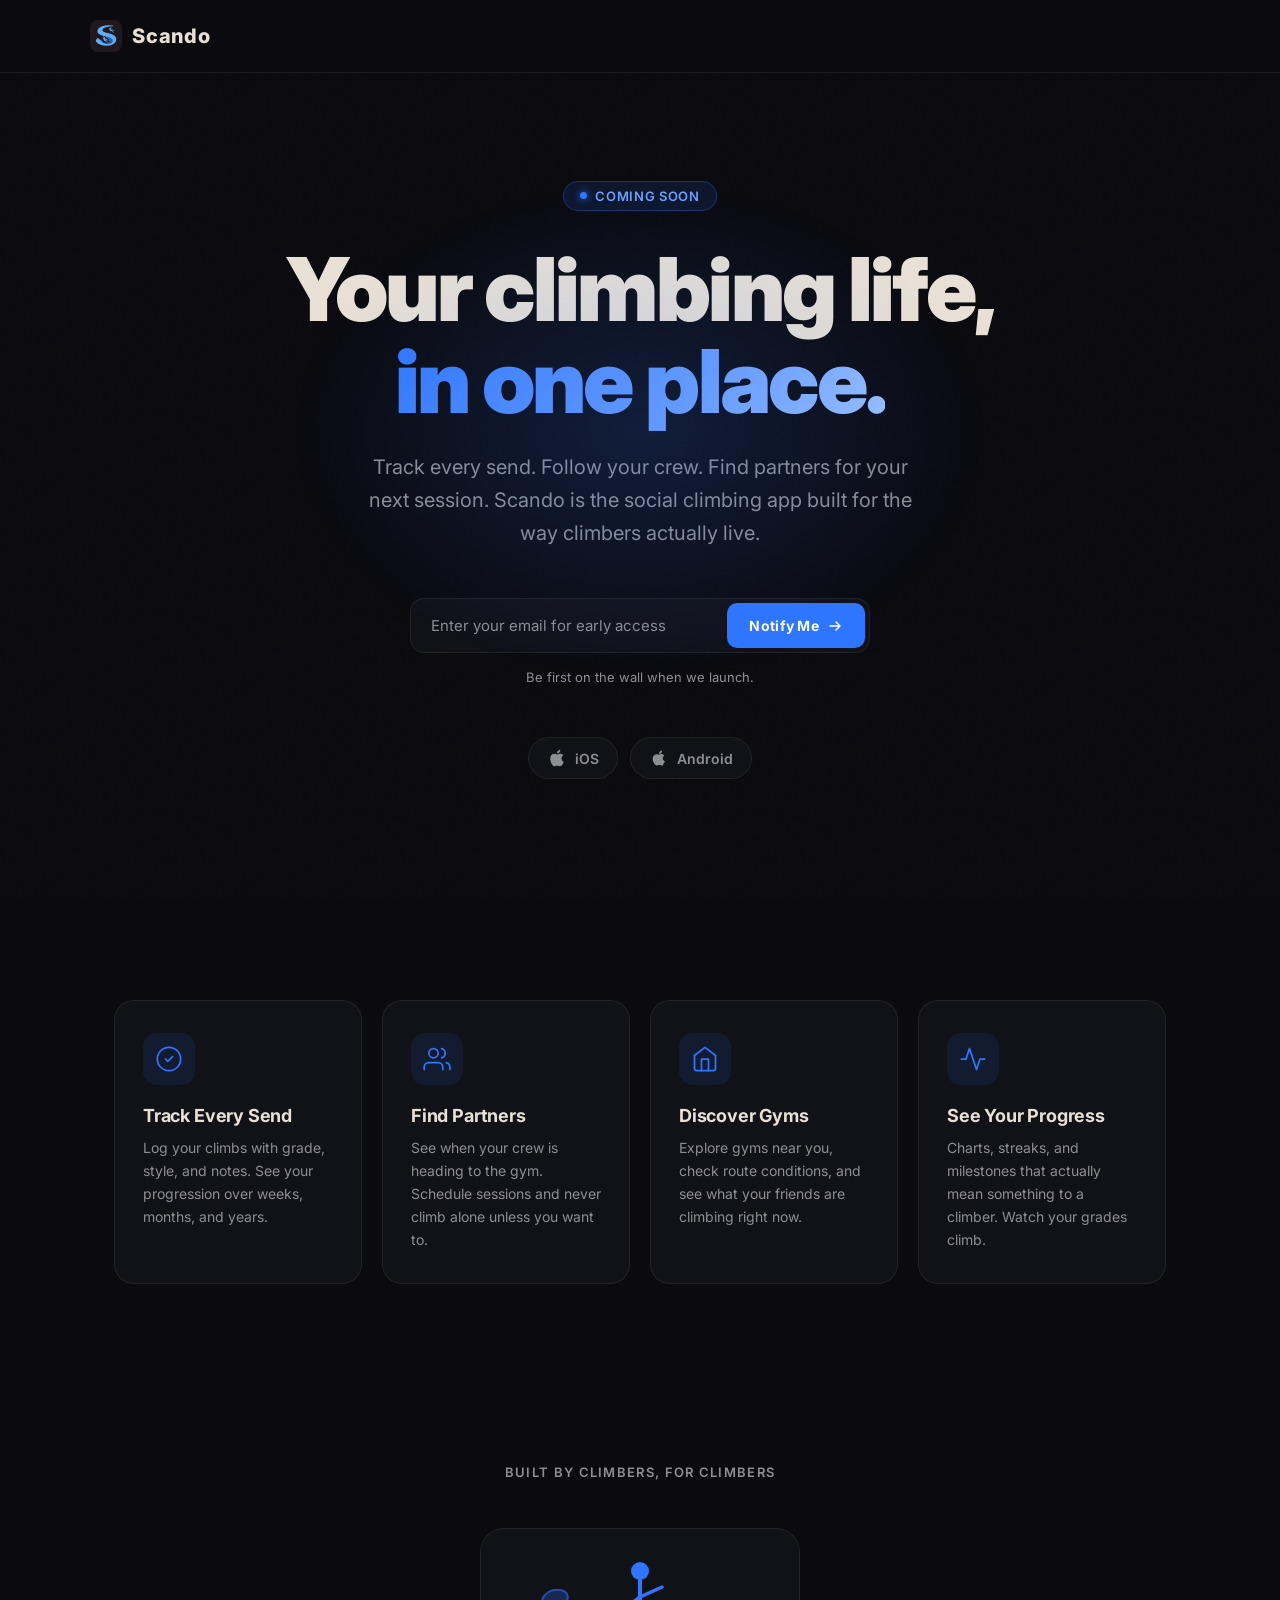
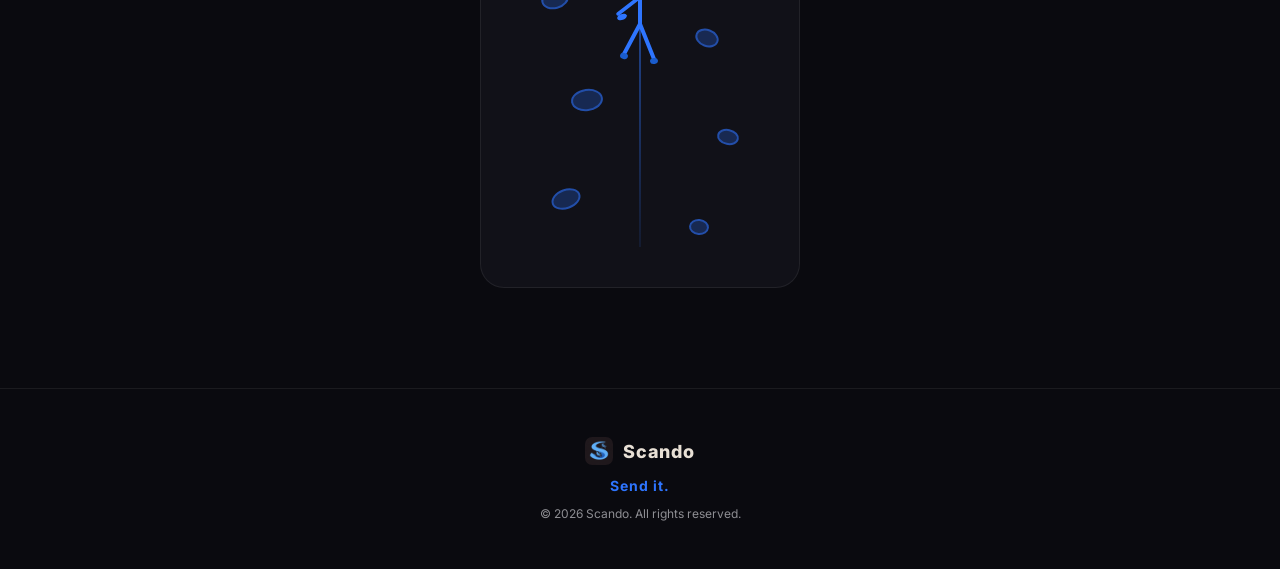
==== index.html @ 919c15fe "Initial Scando coming soon website Co-Authored-By: Claude Sonnet 4.6 <noreply@anthropic.com>" ====
<!DOCTYPE html>
<html lang="en">
<head>
  <meta charset="UTF-8" />
  <meta name="viewport" content="width=device-width, initial-scale=1.0" />
  <title>Scando — Your climbing life, in one place.</title>
  <meta name="description" content="Track climbs, find partners, and follow your crew. Scando is the social climbing app built for serious climbers." />
  <meta property="og:title" content="Scando — Coming Soon" />
  <meta property="og:description" content="Track climbs, find partners, and follow your crew." />
  <meta property="og:image" content="https://getscando.com/icon.png" />
  <meta property="og:url" content="https://getscando.com" />
  <meta name="twitter:card" content="summary_large_image" />
  <link rel="icon" type="image/png" href="icon.png" />
  <link rel="preconnect" href="https://fonts.googleapis.com" />
  <link rel="preconnect" href="https://fonts.gstatic.com" crossorigin />
  <link href="https://fonts.googleapis.com/css2?family=Inter:wght@400;500;600;700;800;900&display=swap" rel="stylesheet" />
  <link rel="stylesheet" href="styles.css" />
</head>
<body>
  <div class="noise"></div>

  <header>
    <nav>
      <div class="logo">
        <img src="icon.png" alt="Scando" class="logo-icon" />
        <span>Scando</span>
      </div>
    </nav>
  </header>

  <main>
    <section class="hero">
      <div class="hero-glow"></div>

      <div class="badge">
        <span class="badge-dot"></span>
        Coming Soon
      </div>

      <h1>
        Your climbing life,<br />
        <span class="gradient-text">in one place.</span>
      </h1>

      <p class="hero-sub">
        Track every send. Follow your crew. Find partners for your next session.
        Scando is the social climbing app built for the way climbers actually live.
      </p>

      <form class="signup-form" id="signupForm">
        <input
          type="email"
          placeholder="Enter your email for early access"
          required
          id="emailInput"
        />
        <button type="submit">
          <span>Notify Me</span>
          <svg width="16" height="16" viewBox="0 0 16 16" fill="none">
            <path d="M3 8h10M9 4l4 4-4 4" stroke="currentColor" stroke-width="1.5" stroke-linecap="round" stroke-linejoin="round"/>
          </svg>
        </button>
      </form>
      <p class="signup-note" id="signupNote">Be first on the wall when we launch.</p>

      <div class="platforms">
        <div class="platform-badge">
          <svg width="20" height="20" viewBox="0 0 24 24" fill="currentColor">
            <path d="M18.71 19.5c-.83 1.24-1.71 2.45-3.05 2.47-1.34.03-1.77-.79-3.29-.79-1.53 0-2 .77-3.27.82-1.31.05-2.3-1.32-3.14-2.53C4.25 17 2.94 12.45 4.7 9.39c.87-1.52 2.43-2.48 4.12-2.51 1.28-.02 2.5.87 3.29.87.78 0 2.26-1.07 3.8-.91.65.03 2.47.26 3.64 1.98-.09.06-2.17 1.28-2.15 3.81.03 3.02 2.65 4.03 2.68 4.04-.03.07-.42 1.44-1.38 2.83M13 3.5c.73-.83 1.94-1.46 2.94-1.5.13 1.17-.34 2.35-1.04 3.19-.69.85-1.83 1.51-2.95 1.42-.15-1.15.41-2.35 1.05-3.11z"/>
          </svg>
          <span>iOS</span>
        </div>
        <div class="platform-badge">
          <svg width="20" height="20" viewBox="0 0 24 24" fill="currentColor">
            <path d="M17.05 20.28c-.98.95-2.05.8-3.08.35-1.09-.46-2.09-.48-3.24 0-1.44.62-2.2.44-3.06-.35C2.79 15.25 3.51 7.7 9.05 7.4c1.27.07 2.15.63 2.89.68 1.08-.22 2.11-.86 3.27-.77 1.39.12 2.44.73 3.1 1.86-2.85 1.71-2.17 5.59.74 6.67-.55 1.45-1.28 2.87-2 3.44zM12.03 7.25c-.15-2.23 1.66-4.07 3.74-4.25.29 2.58-2.34 4.5-3.74 4.25z"/>
          </svg>
          <span>Android</span>
        </div>
      </div>
    </section>

    <section class="features">
      <div class="features-grid">
        <div class="feature-card">
          <div class="feature-icon">
            <svg width="28" height="28" viewBox="0 0 24 24" fill="none" stroke="currentColor" stroke-width="1.5" stroke-linecap="round" stroke-linejoin="round">
              <path d="M9 12l2 2 4-4"/>
              <path d="M12 2a10 10 0 100 20A10 10 0 0012 2z"/>
            </svg>
          </div>
          <h3>Track Every Send</h3>
          <p>Log your climbs with grade, style, and notes. See your progression over weeks, months, and years.</p>
        </div>
        <div class="feature-card">
          <div class="feature-icon">
            <svg width="28" height="28" viewBox="0 0 24 24" fill="none" stroke="currentColor" stroke-width="1.5" stroke-linecap="round" stroke-linejoin="round">
              <path d="M17 21v-2a4 4 0 00-4-4H5a4 4 0 00-4 4v2"/>
              <circle cx="9" cy="7" r="4"/>
              <path d="M23 21v-2a4 4 0 00-3-3.87M16 3.13a4 4 0 010 7.75"/>
            </svg>
          </div>
          <h3>Find Partners</h3>
          <p>See when your crew is heading to the gym. Schedule sessions and never climb alone unless you want to.</p>
        </div>
        <div class="feature-card">
          <div class="feature-icon">
            <svg width="28" height="28" viewBox="0 0 24 24" fill="none" stroke="currentColor" stroke-width="1.5" stroke-linecap="round" stroke-linejoin="round">
              <path d="M3 9l9-7 9 7v11a2 2 0 01-2 2H5a2 2 0 01-2-2z"/>
              <polyline points="9,22 9,12 15,12 15,22"/>
            </svg>
          </div>
          <h3>Discover Gyms</h3>
          <p>Explore gyms near you, check route conditions, and see what your friends are climbing right now.</p>
        </div>
        <div class="feature-card">
          <div class="feature-icon">
            <svg width="28" height="28" viewBox="0 0 24 24" fill="none" stroke="currentColor" stroke-width="1.5" stroke-linecap="round" stroke-linejoin="round">
              <polyline points="22,12 18,12 15,21 9,3 6,12 2,12"/>
            </svg>
          </div>
          <h3>See Your Progress</h3>
          <p>Charts, streaks, and milestones that actually mean something to a climber. Watch your grades climb.</p>
        </div>
      </div>
    </section>

    <section class="social-proof">
      <p class="sp-label">Built by climbers, for climbers</p>
      <div class="wall-art">
        <div class="hold h1"></div>
        <div class="hold h2"></div>
        <div class="hold h3"></div>
        <div class="hold h4"></div>
        <div class="hold h5"></div>
        <div class="hold h6"></div>
        <div class="route-line"></div>
        <svg class="climber-svg" viewBox="0 0 60 120" fill="none" xmlns="http://www.w3.org/2000/svg">
          <circle cx="30" cy="12" r="9" fill="#2E75FF"/>
          <line x1="30" y1="21" x2="30" y2="65" stroke="#2E75FF" stroke-width="4" stroke-linecap="round"/>
          <line x1="30" y1="38" x2="8" y2="55" stroke="#2E75FF" stroke-width="3.5" stroke-linecap="round"/>
          <line x1="30" y1="38" x2="52" y2="28" stroke="#2E75FF" stroke-width="3.5" stroke-linecap="round"/>
          <line x1="30" y1="65" x2="14" y2="95" stroke="#2E75FF" stroke-width="4" stroke-linecap="round"/>
          <line x1="30" y1="65" x2="44" y2="100" stroke="#2E75FF" stroke-width="4" stroke-linecap="round"/>
          <ellipse cx="12" cy="58" rx="5" ry="3" fill="#2E75FF" transform="rotate(-20 12 58)"/>
          <ellipse cx="14" cy="97" rx="4" ry="3" fill="#1a5ccc" transform="rotate(15 14 97)"/>
          <ellipse cx="44" cy="102" rx="4" ry="3" fill="#1a5ccc" transform="rotate(-10 44 102)"/>
        </svg>
      </div>
    </section>
  </main>

  <footer>
    <div class="footer-inner">
      <div class="footer-logo">
        <img src="icon.png" alt="Scando" />
        <span>Scando</span>
      </div>
      <p class="footer-tagline">Send it.</p>
      <p class="footer-copy">&copy; 2026 Scando. All rights reserved.</p>
    </div>
  </footer>

  <script src="main.js"></script>
</body>
</html>
---- styles.css ----
*, *::before, *::after {
  box-sizing: border-box;
  margin: 0;
  padding: 0;
}

:root {
  --blue: #2E75FF;
  --blue-dim: #1a5ccc;
  --bg: #0A0A0F;
  --surface: #111118;
  --surface2: #18181F;
  --border: rgba(255,255,255,0.07);
  --text: #E8E0D5;
  --muted: #8E8E93;
}

html {
  font-family: 'Inter', -apple-system, BlinkMacSystemFont, sans-serif;
  background: var(--bg);
  color: var(--text);
  scroll-behavior: smooth;
}

body {
  overflow-x: hidden;
  min-height: 100vh;
}

.noise {
  position: fixed;
  inset: 0;
  pointer-events: none;
  z-index: 0;
  background-image: url("data:image/svg+xml,%3Csvg viewBox='0 0 256 256' xmlns='http://www.w3.org/2000/svg'%3E%3Cfilter id='noise'%3E%3CfeTurbulence type='fractalNoise' baseFrequency='0.9' numOctaves='4' stitchTiles='stitch'/%3E%3C/filter%3E%3Crect width='100%25' height='100%25' filter='url(%23noise)' opacity='0.04'/%3E%3C/svg%3E");
  background-repeat: repeat;
  background-size: 200px;
  opacity: 0.4;
}

header {
  position: fixed;
  top: 0;
  left: 0;
  right: 0;
  z-index: 100;
  padding: 20px 40px;
  background: rgba(10, 10, 15, 0.8);
  backdrop-filter: blur(20px);
  -webkit-backdrop-filter: blur(20px);
  border-bottom: 1px solid var(--border);
}

nav {
  max-width: 1100px;
  margin: 0 auto;
  display: flex;
  align-items: center;
  justify-content: space-between;
}

.logo {
  display: flex;
  align-items: center;
  gap: 10px;
}

.logo-icon {
  width: 32px;
  height: 32px;
  border-radius: 8px;
  object-fit: cover;
}

.logo span {
  font-size: 20px;
  font-weight: 800;
  letter-spacing: 0.04em;
  color: var(--text);
}

main {
  position: relative;
  z-index: 1;
}

.hero {
  min-height: 100vh;
  display: flex;
  flex-direction: column;
  align-items: center;
  justify-content: center;
  text-align: center;
  padding: 140px 24px 80px;
  position: relative;
  overflow: hidden;
}

.hero-glow {
  position: absolute;
  top: 20%;
  left: 50%;
  transform: translateX(-50%);
  width: 700px;
  height: 500px;
  background: radial-gradient(ellipse at center, rgba(46,117,255,0.18) 0%, transparent 70%);
  pointer-events: none;
  animation: pulse 6s ease-in-out infinite;
}

@keyframes pulse {
  0%, 100% { opacity: 0.6; transform: translateX(-50%) scale(1); }
  50% { opacity: 1; transform: translateX(-50%) scale(1.08); }
}

.badge {
  display: inline-flex;
  align-items: center;
  gap: 8px;
  padding: 6px 16px;
  background: rgba(46,117,255,0.12);
  border: 1px solid rgba(46,117,255,0.3);
  border-radius: 100px;
  font-size: 13px;
  font-weight: 600;
  color: #6CA0FF;
  letter-spacing: 0.05em;
  text-transform: uppercase;
  margin-bottom: 32px;
}

.badge-dot {
  width: 7px;
  height: 7px;
  border-radius: 50%;
  background: var(--blue);
  animation: blink 2s ease-in-out infinite;
  box-shadow: 0 0 8px var(--blue);
}

@keyframes blink {
  0%, 100% { opacity: 1; }
  50% { opacity: 0.3; }
}

h1 {
  font-size: clamp(42px, 7vw, 88px);
  font-weight: 900;
  line-height: 1.05;
  letter-spacing: -0.03em;
  color: var(--text);
  margin-bottom: 24px;
}

.gradient-text {
  background: linear-gradient(135deg, #2E75FF 0%, #6CA0FF 60%, #a0c4ff 100%);
  -webkit-background-clip: text;
  -webkit-text-fill-color: transparent;
  background-clip: text;
}

.hero-sub {
  font-size: clamp(16px, 2.2vw, 20px);
  color: var(--muted);
  max-width: 560px;
  line-height: 1.65;
  margin-bottom: 48px;
  font-weight: 400;
}

.signup-form {
  display: flex;
  gap: 0;
  width: 100%;
  max-width: 460px;
  margin-bottom: 16px;
  background: var(--surface);
  border: 1px solid var(--border);
  border-radius: 14px;
  overflow: hidden;
  transition: border-color 0.2s;
}

.signup-form:focus-within {
  border-color: rgba(46,117,255,0.5);
  box-shadow: 0 0 0 3px rgba(46,117,255,0.08);
}

.signup-form input {
  flex: 1;
  background: transparent;
  border: none;
  outline: none;
  padding: 16px 20px;
  font-size: 15px;
  color: var(--text);
  font-family: inherit;
}

.signup-form input::placeholder {
  color: var(--muted);
}

.signup-form button {
  display: flex;
  align-items: center;
  gap: 8px;
  padding: 14px 22px;
  background: var(--blue);
  border: none;
  cursor: pointer;
  font-size: 14px;
  font-weight: 700;
  color: #fff;
  font-family: inherit;
  letter-spacing: 0.02em;
  transition: background 0.2s, transform 0.1s;
  white-space: nowrap;
  margin: 4px;
  border-radius: 10px;
}

.signup-form button:hover {
  background: #3a82ff;
}

.signup-form button:active {
  transform: scale(0.97);
}

.signup-note {
  font-size: 13px;
  color: var(--muted);
  margin-bottom: 52px;
}

.signup-note.success {
  color: #4ade80;
}

.platforms {
  display: flex;
  gap: 12px;
}

.platform-badge {
  display: flex;
  align-items: center;
  gap: 8px;
  padding: 10px 18px;
  background: var(--surface);
  border: 1px solid var(--border);
  border-radius: 100px;
  font-size: 14px;
  font-weight: 600;
  color: var(--muted);
  transition: border-color 0.2s, color 0.2s;
}

.platform-badge:hover {
  border-color: rgba(46,117,255,0.4);
  color: var(--text);
}

.features {
  padding: 100px 24px;
  max-width: 1100px;
  margin: 0 auto;
}

.features-grid {
  display: grid;
  grid-template-columns: repeat(auto-fit, minmax(240px, 1fr));
  gap: 20px;
}

.feature-card {
  background: var(--surface);
  border: 1px solid var(--border);
  border-radius: 20px;
  padding: 32px 28px;
  transition: border-color 0.2s, transform 0.2s;
}

.feature-card:hover {
  border-color: rgba(46,117,255,0.3);
  transform: translateY(-2px);
}

.feature-icon {
  width: 52px;
  height: 52px;
  background: rgba(46,117,255,0.1);
  border-radius: 14px;
  display: flex;
  align-items: center;
  justify-content: center;
  color: var(--blue);
  margin-bottom: 20px;
}

.feature-card h3 {
  font-size: 18px;
  font-weight: 700;
  color: var(--text);
  margin-bottom: 10px;
  letter-spacing: -0.01em;
}

.feature-card p {
  font-size: 14px;
  color: var(--muted);
  line-height: 1.65;
}

.social-proof {
  padding: 80px 24px 100px;
  display: flex;
  flex-direction: column;
  align-items: center;
  gap: 48px;
}

.sp-label {
  font-size: 13px;
  font-weight: 600;
  letter-spacing: 0.1em;
  text-transform: uppercase;
  color: var(--muted);
}

.wall-art {
  position: relative;
  width: 320px;
  height: 360px;
  background: var(--surface);
  border: 1px solid var(--border);
  border-radius: 24px;
  overflow: hidden;
}

.hold {
  position: absolute;
  border-radius: 50%;
  background: rgba(46,117,255,0.25);
  border: 2px solid rgba(46,117,255,0.5);
}

.h1 { width: 28px; height: 20px; top: 60px; left: 60px; transform: rotate(-15deg); }
.h2 { width: 24px; height: 18px; top: 100px; right: 80px; transform: rotate(20deg); }
.h3 { width: 32px; height: 22px; top: 160px; left: 90px; transform: rotate(-8deg); }
.h4 { width: 22px; height: 16px; top: 200px; right: 60px; transform: rotate(12deg); }
.h5 { width: 30px; height: 20px; top: 260px; left: 70px; transform: rotate(-20deg); }
.h6 { width: 20px; height: 16px; top: 290px; right: 90px; transform: rotate(5deg); }

.route-line {
  position: absolute;
  left: 50%;
  top: 40px;
  bottom: 40px;
  width: 2px;
  background: linear-gradient(to bottom, rgba(46,117,255,0.6), rgba(46,117,255,0.1));
  transform: translateX(-50%);
}

.climber-svg {
  position: absolute;
  left: 50%;
  top: 30px;
  transform: translateX(-50%);
  width: 60px;
  height: 120px;
  animation: climb 3s ease-in-out infinite alternate;
}

@keyframes climb {
  0% { transform: translateX(-50%) translateY(0px); }
  100% { transform: translateX(-50%) translateY(80px); }
}

footer {
  border-top: 1px solid var(--border);
  padding: 48px 24px;
  position: relative;
  z-index: 1;
}

.footer-inner {
  max-width: 1100px;
  margin: 0 auto;
  display: flex;
  flex-direction: column;
  align-items: center;
  gap: 12px;
}

.footer-logo {
  display: flex;
  align-items: center;
  gap: 10px;
}

.footer-logo img {
  width: 28px;
  height: 28px;
  border-radius: 7px;
  object-fit: cover;
}

.footer-logo span {
  font-size: 18px;
  font-weight: 800;
  letter-spacing: 0.04em;
}

.footer-tagline {
  font-size: 14px;
  color: var(--blue);
  font-weight: 700;
  letter-spacing: 0.08em;
}

.footer-copy {
  font-size: 12px;
  color: var(--muted);
}

@media (max-width: 600px) {
  header {
    padding: 16px 20px;
  }

  .signup-form {
    flex-direction: column;
    border-radius: 14px;
  }

  .signup-form button {
    justify-content: center;
    margin: 0 4px 4px;
  }

  .platforms {
    flex-direction: column;
    align-items: center;
  }

  .features {
    padding: 60px 16px;
  }
}
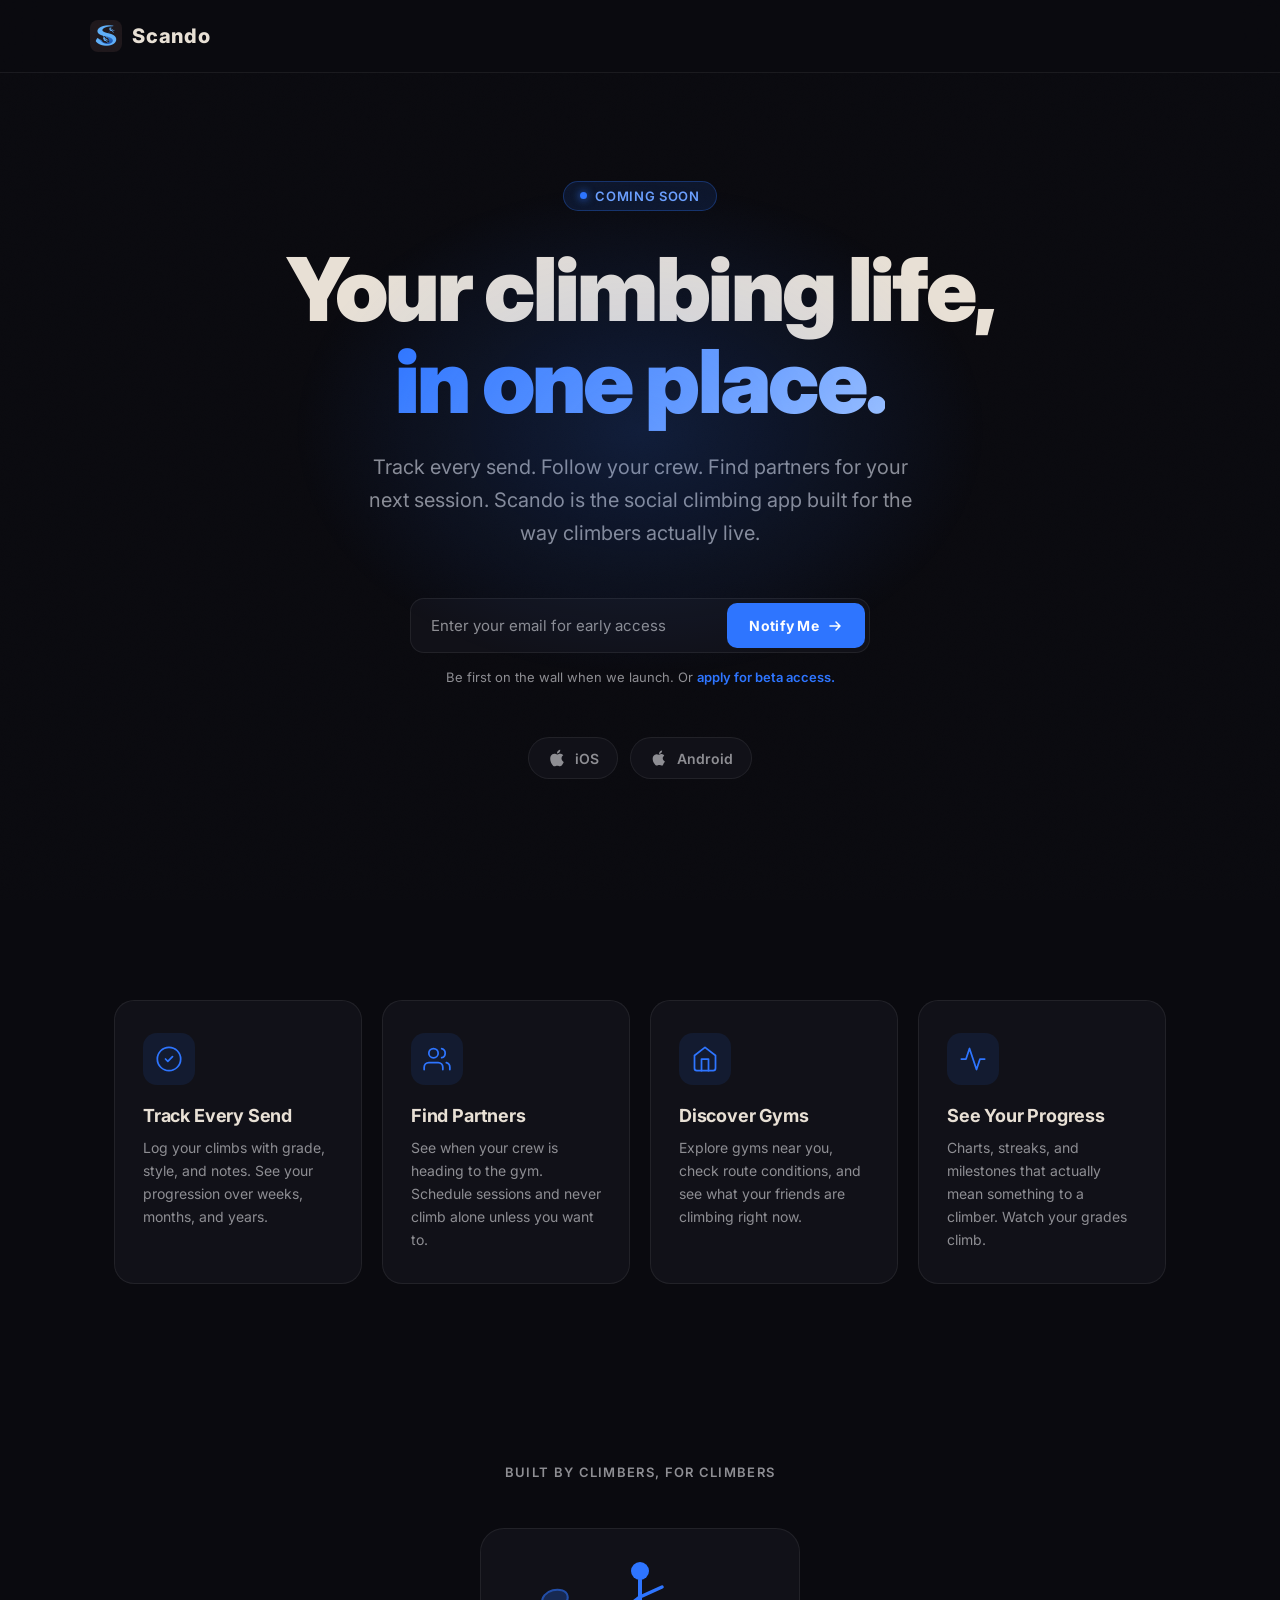
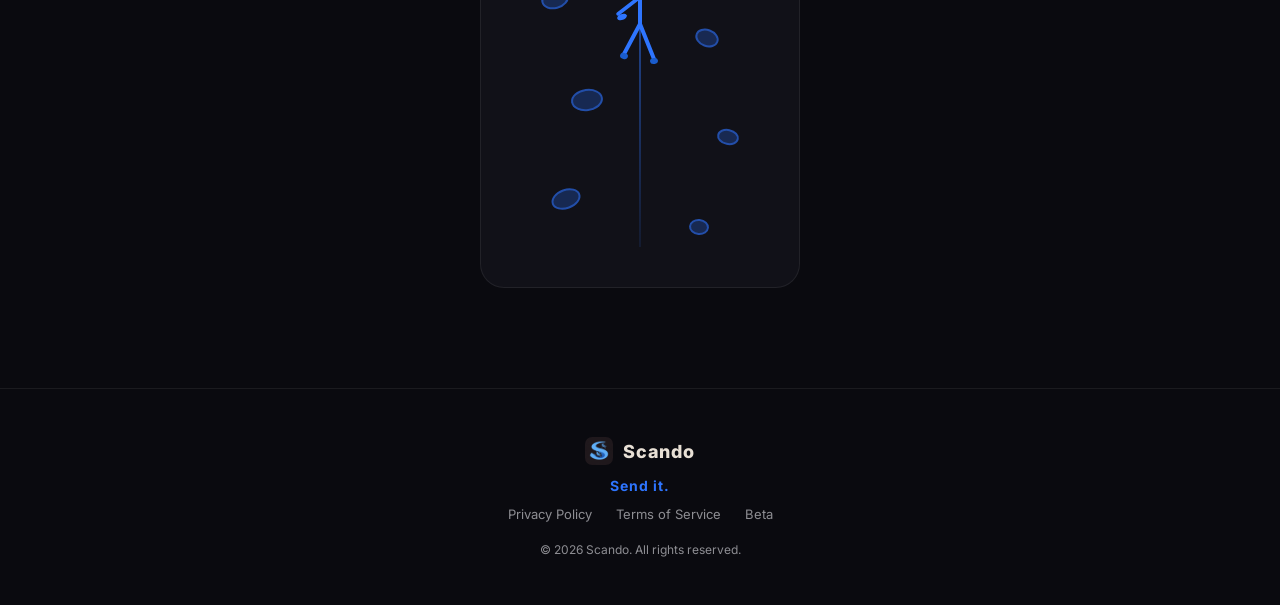
==== commit 39731385: "Add privacy policy, terms of service, beta application page, and footer links Co-Authored-By: Claude" ====
--- a/index.html
+++ b/index.html
@@ -15,6 +15,7 @@
   <link rel="preconnect" href="https://fonts.gstatic.com" crossorigin />
   <link href="https://fonts.googleapis.com/css2?family=Inter:wght@400;500;600;700;800;900&display=swap" rel="stylesheet" />
   <link rel="stylesheet" href="styles.css" />
+  <link rel="stylesheet" href="legal.css" />
 </head>
 <body>
   <div class="noise"></div>
@@ -61,7 +62,7 @@
           </svg>
         </button>
       </form>
-      <p class="signup-note" id="signupNote">Be first on the wall when we launch.</p>
+      <p class="signup-note" id="signupNote">Be first on the wall when we launch. Or <a href="/beta.html" style="color:var(--blue);text-decoration:none;font-weight:600;">apply for beta access.</a></p>
 
       <div class="platforms">
         <div class="platform-badge">
@@ -156,6 +157,11 @@
         <span>Scando</span>
       </div>
       <p class="footer-tagline">Send it.</p>
+      <div class="footer-links">
+        <a href="/privacy.html">Privacy Policy</a>
+        <a href="/terms.html">Terms of Service</a>
+        <a href="/beta.html">Beta</a>
+      </div>
       <p class="footer-copy">&copy; 2026 Scando. All rights reserved.</p>
     </div>
   </footer>
--- a/legal.css
+++ b/legal.css
@@ -0,0 +1,105 @@
+.legal-main {
+  padding-top: 100px;
+  min-height: 100vh;
+}
+
+.legal-container {
+  max-width: 720px;
+  margin: 0 auto;
+  padding: 60px 24px 100px;
+}
+
+.legal-header {
+  margin-bottom: 56px;
+  padding-bottom: 40px;
+  border-bottom: 1px solid var(--border);
+}
+
+.legal-label {
+  font-size: 12px;
+  font-weight: 700;
+  letter-spacing: 0.1em;
+  text-transform: uppercase;
+  color: var(--blue);
+  margin-bottom: 16px;
+}
+
+.legal-header h1 {
+  font-size: clamp(32px, 5vw, 52px);
+  font-weight: 900;
+  letter-spacing: -0.03em;
+  color: var(--text);
+  margin-bottom: 12px;
+}
+
+.legal-date {
+  font-size: 14px;
+  color: var(--muted);
+}
+
+.legal-body {
+  font-size: 15px;
+  line-height: 1.75;
+  color: rgba(232, 224, 213, 0.85);
+}
+
+.legal-body p {
+  margin-bottom: 20px;
+}
+
+.legal-body h2 {
+  font-size: 20px;
+  font-weight: 700;
+  color: var(--text);
+  letter-spacing: -0.01em;
+  margin-top: 48px;
+  margin-bottom: 16px;
+}
+
+.legal-body h3 {
+  font-size: 16px;
+  font-weight: 600;
+  color: var(--text);
+  margin-top: 28px;
+  margin-bottom: 12px;
+}
+
+.legal-body ul {
+  padding-left: 20px;
+  margin-bottom: 20px;
+}
+
+.legal-body ul li {
+  margin-bottom: 10px;
+}
+
+.legal-body a {
+  color: var(--blue);
+  text-decoration: none;
+}
+
+.legal-body a:hover {
+  text-decoration: underline;
+}
+
+.footer-links {
+  display: flex;
+  gap: 24px;
+  margin-bottom: 8px;
+}
+
+.footer-links a {
+  font-size: 13px;
+  color: var(--muted);
+  text-decoration: none;
+  transition: color 0.2s;
+}
+
+.footer-links a:hover {
+  color: var(--text);
+}
+
+.logo {
+  text-decoration: none;
+  color: inherit;
+}
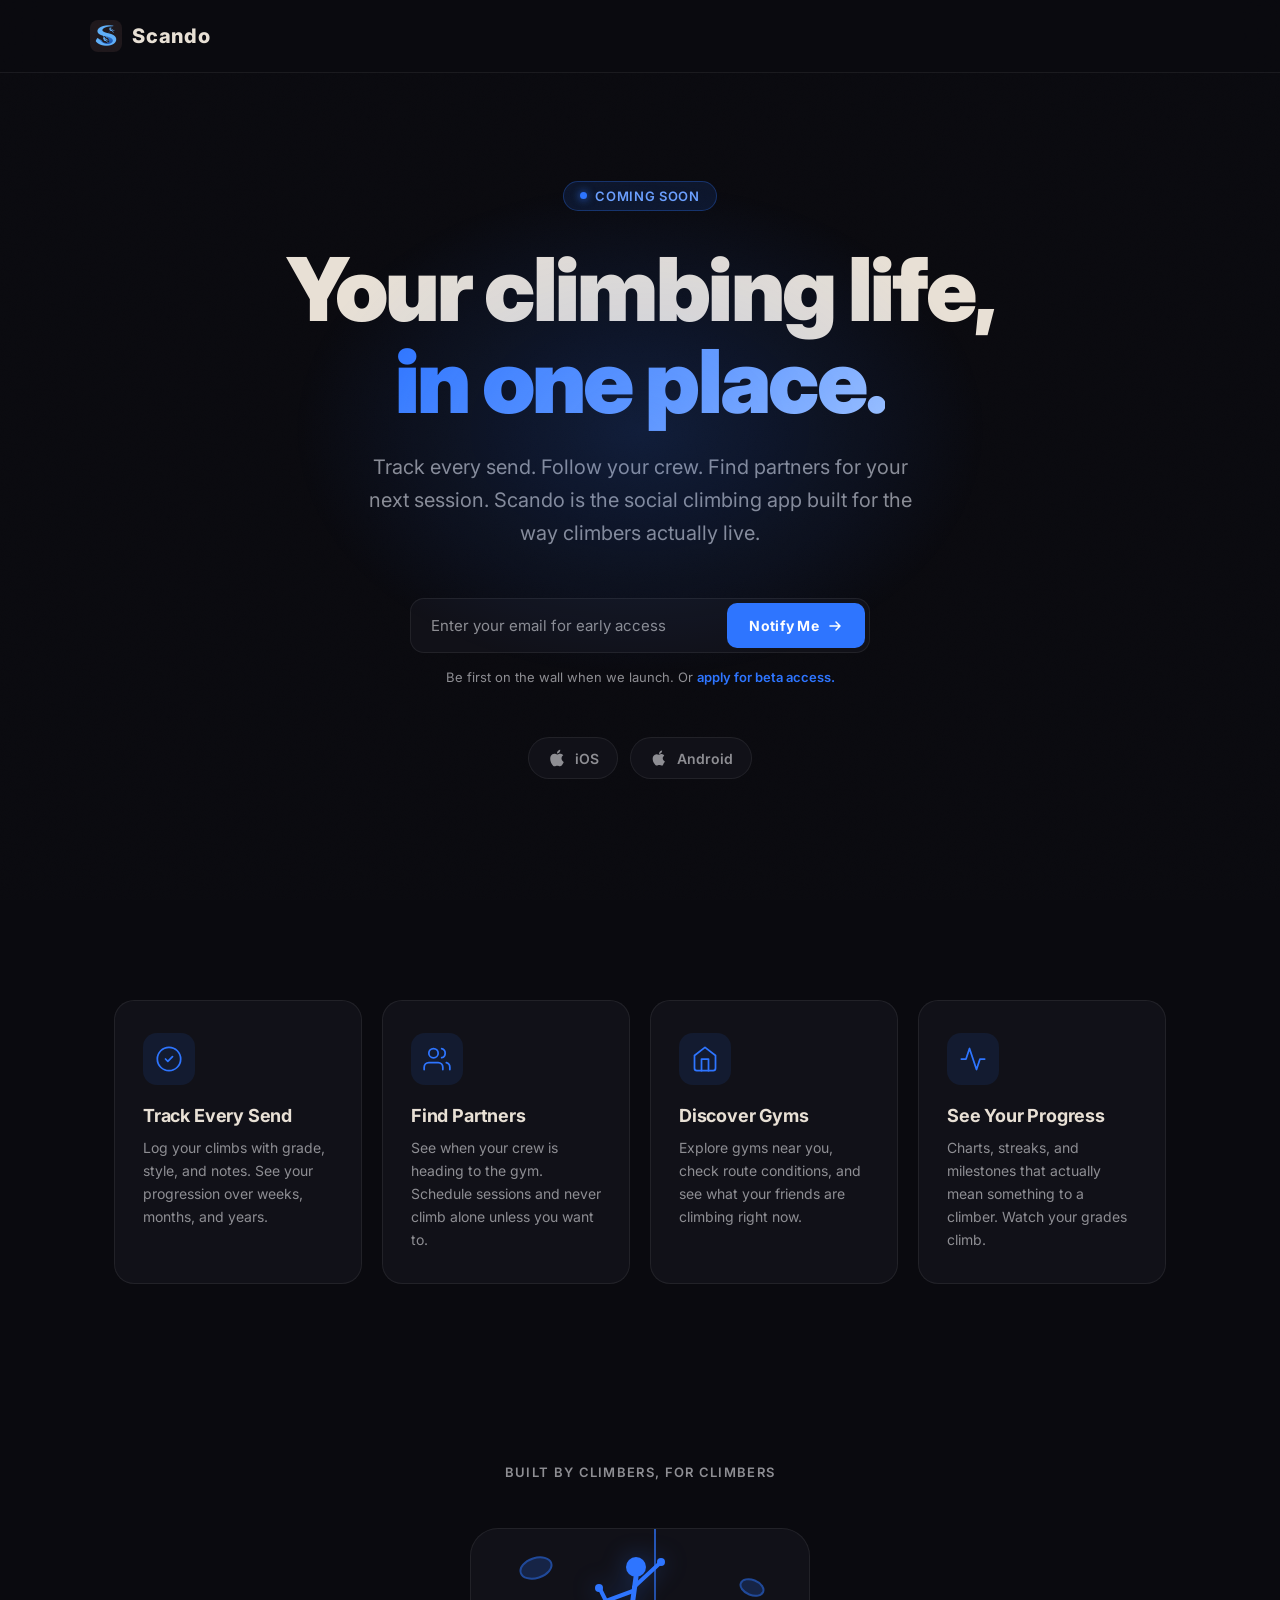
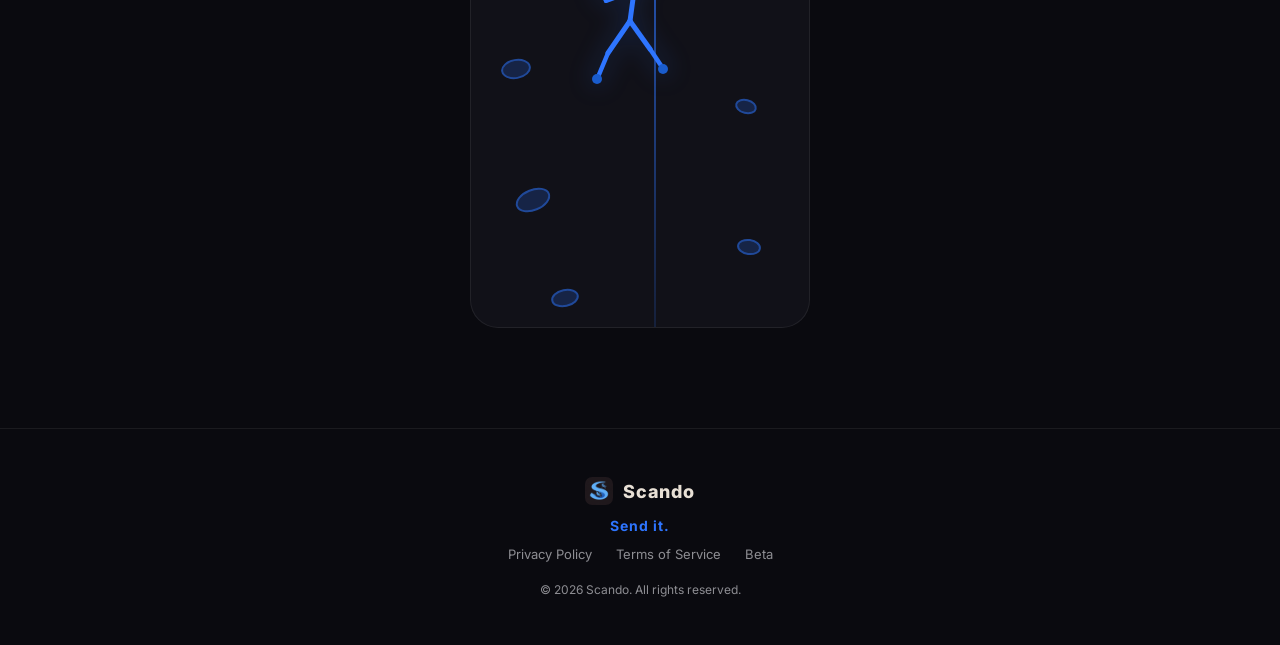
==== commit 7ff34753: "Redesign climbing figure to match splash screen style Co-Authored-By: Claude Sonnet 4.6 <noreply@ant" ====
--- a/index.html
+++ b/index.html
@@ -134,17 +134,32 @@
         <div class="hold h4"></div>
         <div class="hold h5"></div>
         <div class="hold h6"></div>
-        <div class="route-line"></div>
-        <svg class="climber-svg" viewBox="0 0 60 120" fill="none" xmlns="http://www.w3.org/2000/svg">
-          <circle cx="30" cy="12" r="9" fill="#2E75FF"/>
-          <line x1="30" y1="21" x2="30" y2="65" stroke="#2E75FF" stroke-width="4" stroke-linecap="round"/>
-          <line x1="30" y1="38" x2="8" y2="55" stroke="#2E75FF" stroke-width="3.5" stroke-linecap="round"/>
-          <line x1="30" y1="38" x2="52" y2="28" stroke="#2E75FF" stroke-width="3.5" stroke-linecap="round"/>
-          <line x1="30" y1="65" x2="14" y2="95" stroke="#2E75FF" stroke-width="4" stroke-linecap="round"/>
-          <line x1="30" y1="65" x2="44" y2="100" stroke="#2E75FF" stroke-width="4" stroke-linecap="round"/>
-          <ellipse cx="12" cy="58" rx="5" ry="3" fill="#2E75FF" transform="rotate(-20 12 58)"/>
-          <ellipse cx="14" cy="97" rx="4" ry="3" fill="#1a5ccc" transform="rotate(15 14 97)"/>
-          <ellipse cx="44" cy="102" rx="4" ry="3" fill="#1a5ccc" transform="rotate(-10 44 102)"/>
+        <div class="hold h7"></div>
+        <div class="rope"></div>
+        <svg class="climber-svg" viewBox="0 0 100 160" fill="none" xmlns="http://www.w3.org/2000/svg">
+          <!-- head -->
+          <circle cx="54" cy="18" r="10" fill="#2E75FF"/>
+          <!-- torso: angled forward, leaning into wall -->
+          <line x1="54" y1="28" x2="48" y2="72" stroke="#2E75FF" stroke-width="5" stroke-linecap="round"/>
+          <!-- right arm: reaching up to hold -->
+          <line x1="52" y1="38" x2="78" y2="14" stroke="#2E75FF" stroke-width="4" stroke-linecap="round"/>
+          <!-- right hand grip -->
+          <circle cx="79" cy="13" r="4" fill="#2E75FF"/>
+          <!-- left arm: bent, pushing off wall -->
+          <line x1="51" y1="42" x2="24" y2="52" stroke="#2E75FF" stroke-width="4" stroke-linecap="round"/>
+          <line x1="24" y1="52" x2="18" y2="40" stroke="#2E75FF" stroke-width="4" stroke-linecap="round"/>
+          <!-- left hand on wall -->
+          <circle cx="17" cy="39" r="4" fill="#2E75FF"/>
+          <!-- right leg: bent, foot on hold -->
+          <line x1="48" y1="72" x2="68" y2="100" stroke="#2E75FF" stroke-width="5" stroke-linecap="round"/>
+          <line x1="68" y1="100" x2="80" y2="118" stroke="#2E75FF" stroke-width="4.5" stroke-linecap="round"/>
+          <!-- right foot -->
+          <circle cx="81" cy="120" r="5" fill="#1a5ccc"/>
+          <!-- left leg: extended, pushing -->
+          <line x1="48" y1="72" x2="26" y2="104" stroke="#2E75FF" stroke-width="5" stroke-linecap="round"/>
+          <line x1="26" y1="104" x2="16" y2="128" stroke="#2E75FF" stroke-width="4.5" stroke-linecap="round"/>
+          <!-- left foot on hold -->
+          <circle cx="15" cy="130" r="5" fill="#1a5ccc"/>
         </svg>
       </div>
     </section>
--- a/styles.css
+++ b/styles.css
@@ -331,51 +331,52 @@
 
 .wall-art {
   position: relative;
-  width: 320px;
-  height: 360px;
+  width: 340px;
+  height: 400px;
   background: var(--surface);
   border: 1px solid var(--border);
-  border-radius: 24px;
+  border-radius: 28px;
   overflow: hidden;
 }
 
 .hold {
   position: absolute;
   border-radius: 50%;
-  background: rgba(46,117,255,0.25);
-  border: 2px solid rgba(46,117,255,0.5);
-}
-
-.h1 { width: 28px; height: 20px; top: 60px; left: 60px; transform: rotate(-15deg); }
-.h2 { width: 24px; height: 18px; top: 100px; right: 80px; transform: rotate(20deg); }
-.h3 { width: 32px; height: 22px; top: 160px; left: 90px; transform: rotate(-8deg); }
-.h4 { width: 22px; height: 16px; top: 200px; right: 60px; transform: rotate(12deg); }
-.h5 { width: 30px; height: 20px; top: 260px; left: 70px; transform: rotate(-20deg); }
-.h6 { width: 20px; height: 16px; top: 290px; right: 90px; transform: rotate(5deg); }
-
-.route-line {
+  background: rgba(46,117,255,0.2);
+  border: 2px solid rgba(46,117,255,0.45);
+}
+
+.h1 { width: 34px; height: 22px; top: 28px; left: 48px; transform: rotate(-18deg); }
+.h2 { width: 26px; height: 17px; top: 50px; right: 44px; transform: rotate(22deg); }
+.h3 { width: 30px; height: 20px; top: 130px; left: 30px; transform: rotate(-10deg); }
+.h4 { width: 22px; height: 15px; top: 170px; right: 52px; transform: rotate(14deg); }
+.h5 { width: 36px; height: 22px; top: 260px; left: 44px; transform: rotate(-22deg); }
+.h6 { width: 24px; height: 16px; top: 310px; right: 48px; transform: rotate(8deg); }
+.h7 { width: 28px; height: 18px; top: 360px; left: 80px; transform: rotate(-12deg); }
+
+.rope {
   position: absolute;
-  left: 50%;
-  top: 40px;
-  bottom: 40px;
+  left: 54%;
+  top: 0;
+  bottom: 0;
   width: 2px;
-  background: linear-gradient(to bottom, rgba(46,117,255,0.6), rgba(46,117,255,0.1));
-  transform: translateX(-50%);
+  background: linear-gradient(to bottom, rgba(46,117,255,0.7) 0%, rgba(46,117,255,0.15) 100%);
 }
 
 .climber-svg {
   position: absolute;
   left: 50%;
-  top: 30px;
-  transform: translateX(-50%);
-  width: 60px;
-  height: 120px;
-  animation: climb 3s ease-in-out infinite alternate;
+  top: 20px;
+  transform: translateX(-58%);
+  width: 100px;
+  height: 160px;
+  filter: drop-shadow(0 0 12px rgba(46,117,255,0.35));
+  animation: climb 2.8s ease-in-out infinite alternate;
 }
 
 @keyframes climb {
-  0% { transform: translateX(-50%) translateY(0px); }
-  100% { transform: translateX(-50%) translateY(80px); }
+  0%   { transform: translateX(-58%) translateY(0px); }
+  100% { transform: translateX(-58%) translateY(160px); }
 }
 
 footer {
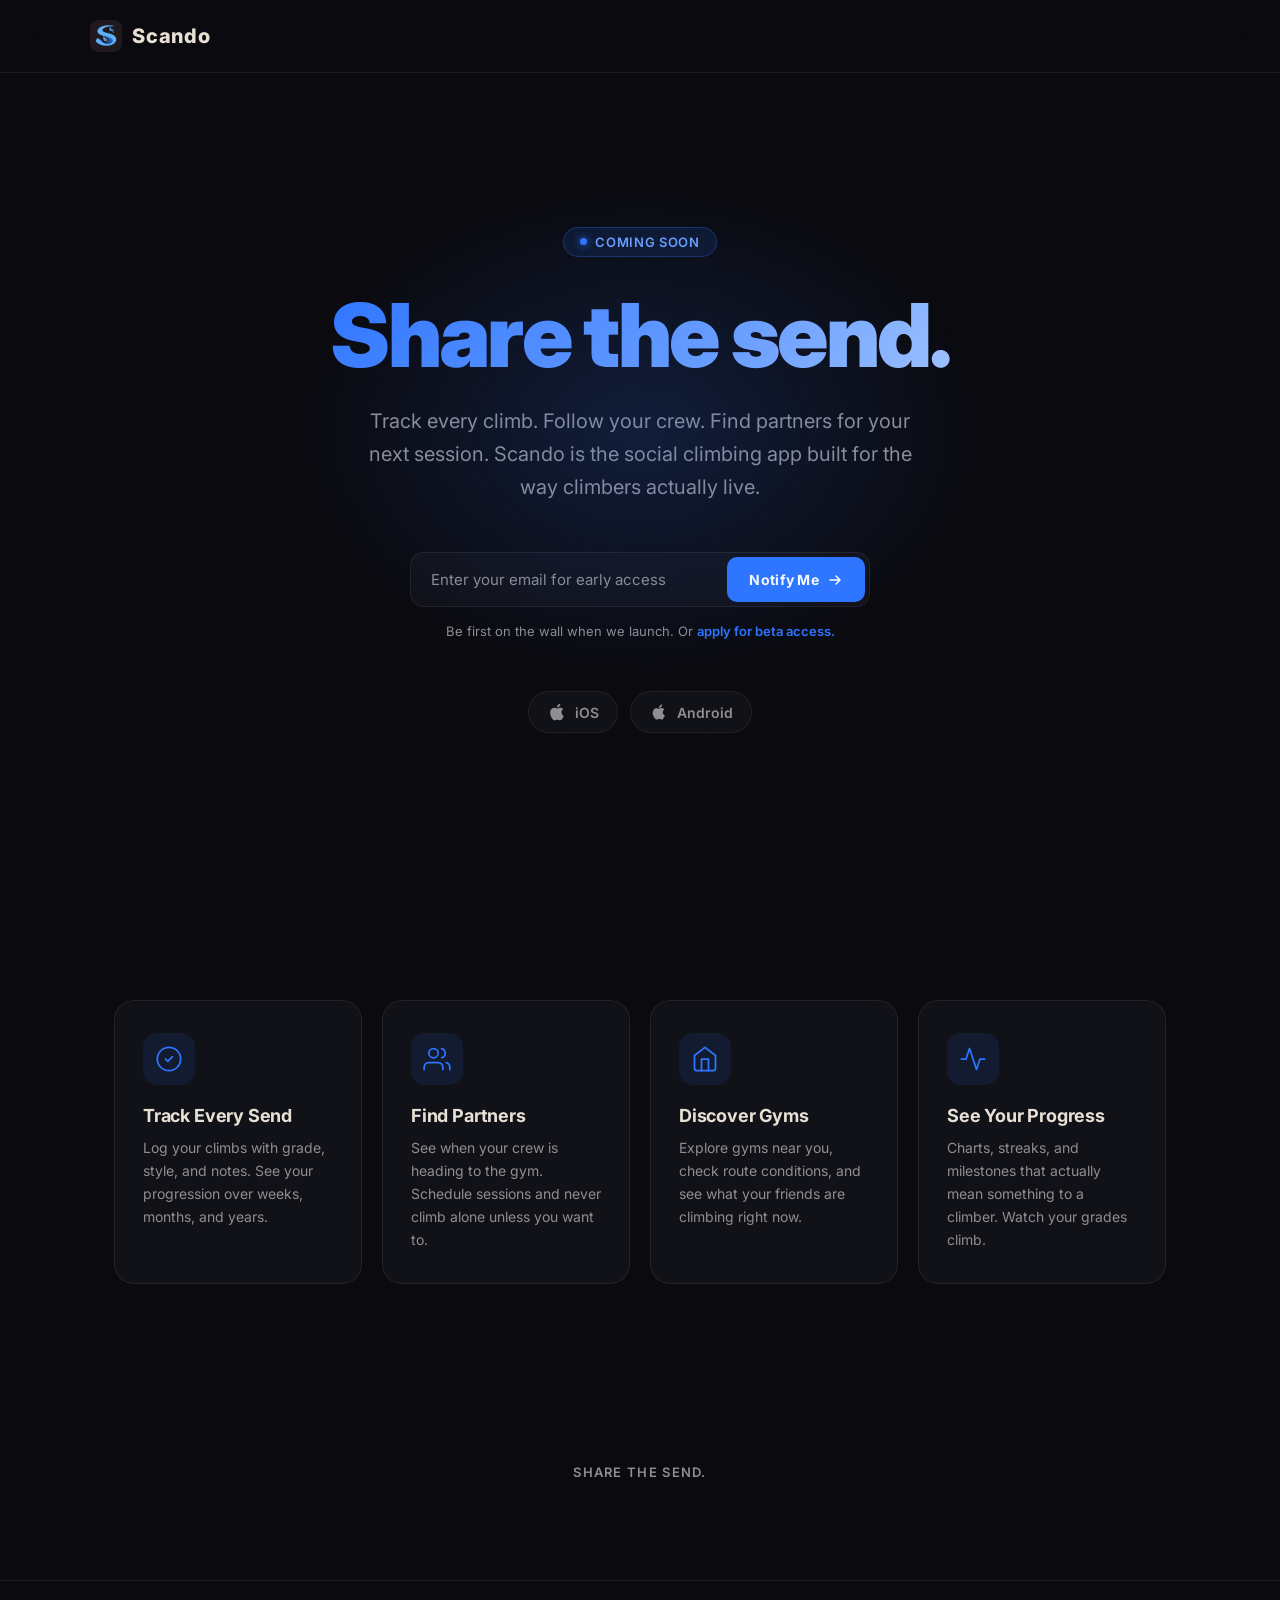
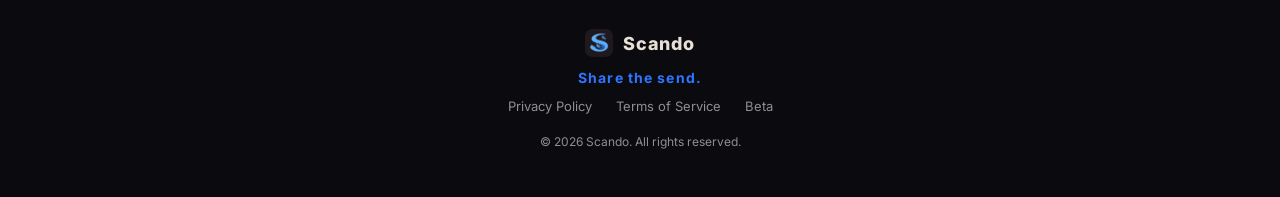
==== commit 9139e6a1: "Add "Share the send" slogan, remove climbing figure section Co-Authored-By: Claude Sonnet 4.6 <norep" ====
--- a/index.html
+++ b/index.html
@@ -3,12 +3,12 @@
 <head>
   <meta charset="UTF-8" />
   <meta name="viewport" content="width=device-width, initial-scale=1.0" />
-  <title>Scando — Your climbing life, in one place.</title>
-  <meta name="description" content="Track climbs, find partners, and follow your crew. Scando is the social climbing app built for serious climbers." />
-  <meta property="og:title" content="Scando — Coming Soon" />
-  <meta property="og:description" content="Track climbs, find partners, and follow your crew." />
-  <meta property="og:image" content="https://getscando.com/icon.png" />
-  <meta property="og:url" content="https://getscando.com" />
+  <title>Scando — Share the Send.</title>
+  <meta name="description" content="Track climbs, find partners, and share every send with your crew. Scando is the social climbing app." />
+  <meta property="og:title" content="Scando — Share the Send." />
+  <meta property="og:description" content="Share the send. The social climbing app built for climbers." />
+  <meta property="og:image" content="https://joinscando.com/icon.png" />
+  <meta property="og:url" content="https://joinscando.com" />
   <meta name="twitter:card" content="summary_large_image" />
   <link rel="icon" type="image/png" href="icon.png" />
   <link rel="preconnect" href="https://fonts.googleapis.com" />
@@ -39,12 +39,11 @@
       </div>
 
       <h1>
-        Your climbing life,<br />
-        <span class="gradient-text">in one place.</span>
+        <span class="gradient-text">Share the send.</span>
       </h1>
 
       <p class="hero-sub">
-        Track every send. Follow your crew. Find partners for your next session.
+        Track every climb. Follow your crew. Find partners for your next session.
         Scando is the social climbing app built for the way climbers actually live.
       </p>
 
@@ -126,42 +125,7 @@
     </section>
 
     <section class="social-proof">
-      <p class="sp-label">Built by climbers, for climbers</p>
-      <div class="wall-art">
-        <div class="hold h1"></div>
-        <div class="hold h2"></div>
-        <div class="hold h3"></div>
-        <div class="hold h4"></div>
-        <div class="hold h5"></div>
-        <div class="hold h6"></div>
-        <div class="hold h7"></div>
-        <div class="rope"></div>
-        <svg class="climber-svg" viewBox="0 0 100 160" fill="none" xmlns="http://www.w3.org/2000/svg">
-          <!-- head -->
-          <circle cx="54" cy="18" r="10" fill="#2E75FF"/>
-          <!-- torso: angled forward, leaning into wall -->
-          <line x1="54" y1="28" x2="48" y2="72" stroke="#2E75FF" stroke-width="5" stroke-linecap="round"/>
-          <!-- right arm: reaching up to hold -->
-          <line x1="52" y1="38" x2="78" y2="14" stroke="#2E75FF" stroke-width="4" stroke-linecap="round"/>
-          <!-- right hand grip -->
-          <circle cx="79" cy="13" r="4" fill="#2E75FF"/>
-          <!-- left arm: bent, pushing off wall -->
-          <line x1="51" y1="42" x2="24" y2="52" stroke="#2E75FF" stroke-width="4" stroke-linecap="round"/>
-          <line x1="24" y1="52" x2="18" y2="40" stroke="#2E75FF" stroke-width="4" stroke-linecap="round"/>
-          <!-- left hand on wall -->
-          <circle cx="17" cy="39" r="4" fill="#2E75FF"/>
-          <!-- right leg: bent, foot on hold -->
-          <line x1="48" y1="72" x2="68" y2="100" stroke="#2E75FF" stroke-width="5" stroke-linecap="round"/>
-          <line x1="68" y1="100" x2="80" y2="118" stroke="#2E75FF" stroke-width="4.5" stroke-linecap="round"/>
-          <!-- right foot -->
-          <circle cx="81" cy="120" r="5" fill="#1a5ccc"/>
-          <!-- left leg: extended, pushing -->
-          <line x1="48" y1="72" x2="26" y2="104" stroke="#2E75FF" stroke-width="5" stroke-linecap="round"/>
-          <line x1="26" y1="104" x2="16" y2="128" stroke="#2E75FF" stroke-width="4.5" stroke-linecap="round"/>
-          <!-- left foot on hold -->
-          <circle cx="15" cy="130" r="5" fill="#1a5ccc"/>
-        </svg>
-      </div>
+      <p class="sp-label">Share the send.</p>
     </section>
   </main>
 
@@ -171,7 +135,7 @@
         <img src="icon.png" alt="Scando" />
         <span>Scando</span>
       </div>
-      <p class="footer-tagline">Send it.</p>
+      <p class="footer-tagline">Share the send.</p>
       <div class="footer-links">
         <a href="/privacy.html">Privacy Policy</a>
         <a href="/terms.html">Terms of Service</a>
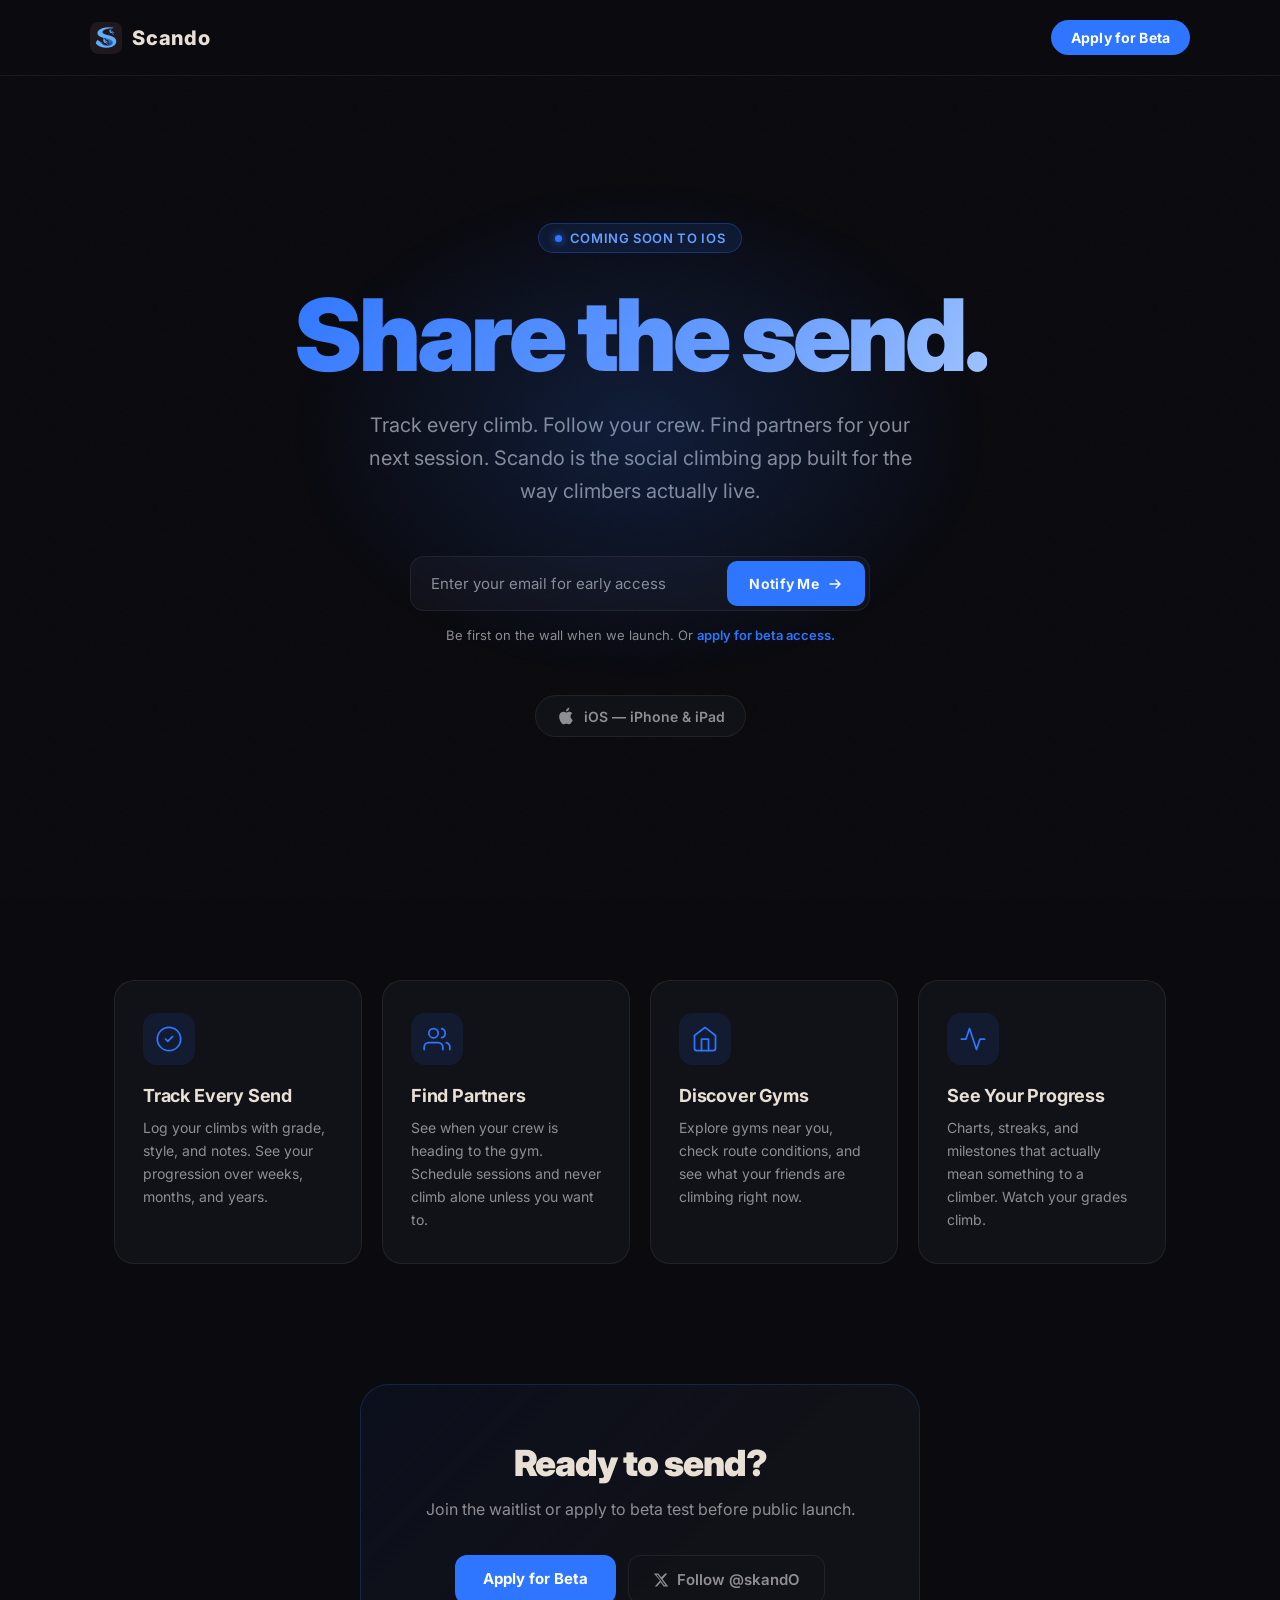
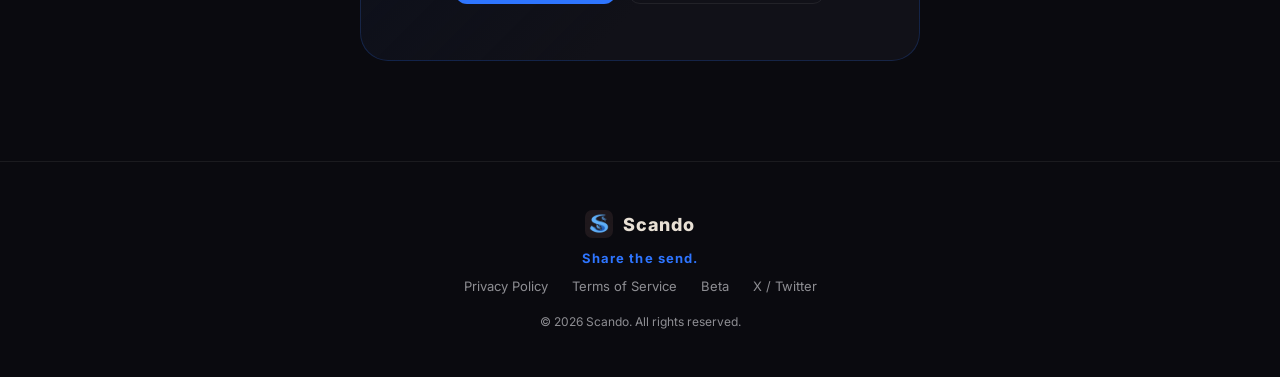
==== commit 5d0c39be: "Polish site: remove Android, fix emails, add CTA section, nav beta btn, X link, clean CSS Co-Authore" ====
--- a/index.html
+++ b/index.html
@@ -4,9 +4,9 @@
   <meta charset="UTF-8" />
   <meta name="viewport" content="width=device-width, initial-scale=1.0" />
   <title>Scando — Share the Send.</title>
-  <meta name="description" content="Track climbs, find partners, and share every send with your crew. Scando is the social climbing app." />
+  <meta name="description" content="Track every climb, follow your crew, and share every send. Scando is the social climbing app for iOS." />
   <meta property="og:title" content="Scando — Share the Send." />
-  <meta property="og:description" content="Share the send. The social climbing app built for climbers." />
+  <meta property="og:description" content="The social climbing app for iOS. Coming soon." />
   <meta property="og:image" content="https://joinscando.com/icon.png" />
   <meta property="og:url" content="https://joinscando.com" />
   <meta name="twitter:card" content="summary_large_image" />
@@ -22,10 +22,11 @@
 
   <header>
     <nav>
-      <div class="logo">
+      <a href="/" class="logo">
         <img src="icon.png" alt="Scando" class="logo-icon" />
         <span>Scando</span>
-      </div>
+      </a>
+      <a href="/beta.html" class="nav-beta-btn">Apply for Beta</a>
     </nav>
   </header>
 
@@ -35,7 +36,7 @@
 
       <div class="badge">
         <span class="badge-dot"></span>
-        Coming Soon
+        Coming Soon to iOS
       </div>
 
       <h1>
@@ -50,6 +51,7 @@
       <form class="signup-form" id="signupForm">
         <input
           type="email"
+          name="email"
           placeholder="Enter your email for early access"
           required
           id="emailInput"
@@ -61,20 +63,14 @@
           </svg>
         </button>
       </form>
-      <p class="signup-note" id="signupNote">Be first on the wall when we launch. Or <a href="/beta.html" style="color:var(--blue);text-decoration:none;font-weight:600;">apply for beta access.</a></p>
+      <p class="signup-note" id="signupNote">Be first on the wall when we launch. Or <a href="/beta.html">apply for beta access.</a></p>
 
       <div class="platforms">
         <div class="platform-badge">
           <svg width="20" height="20" viewBox="0 0 24 24" fill="currentColor">
             <path d="M18.71 19.5c-.83 1.24-1.71 2.45-3.05 2.47-1.34.03-1.77-.79-3.29-.79-1.53 0-2 .77-3.27.82-1.31.05-2.3-1.32-3.14-2.53C4.25 17 2.94 12.45 4.7 9.39c.87-1.52 2.43-2.48 4.12-2.51 1.28-.02 2.5.87 3.29.87.78 0 2.26-1.07 3.8-.91.65.03 2.47.26 3.64 1.98-.09.06-2.17 1.28-2.15 3.81.03 3.02 2.65 4.03 2.68 4.04-.03.07-.42 1.44-1.38 2.83M13 3.5c.73-.83 1.94-1.46 2.94-1.5.13 1.17-.34 2.35-1.04 3.19-.69.85-1.83 1.51-2.95 1.42-.15-1.15.41-2.35 1.05-3.11z"/>
           </svg>
-          <span>iOS</span>
-        </div>
-        <div class="platform-badge">
-          <svg width="20" height="20" viewBox="0 0 24 24" fill="currentColor">
-            <path d="M17.05 20.28c-.98.95-2.05.8-3.08.35-1.09-.46-2.09-.48-3.24 0-1.44.62-2.2.44-3.06-.35C2.79 15.25 3.51 7.7 9.05 7.4c1.27.07 2.15.63 2.89.68 1.08-.22 2.11-.86 3.27-.77 1.39.12 2.44.73 3.1 1.86-2.85 1.71-2.17 5.59.74 6.67-.55 1.45-1.28 2.87-2 3.44zM12.03 7.25c-.15-2.23 1.66-4.07 3.74-4.25.29 2.58-2.34 4.5-3.74 4.25z"/>
-          </svg>
-          <span>Android</span>
+          <span>iOS — iPhone & iPad</span>
         </div>
       </div>
     </section>
@@ -124,8 +120,20 @@
       </div>
     </section>
 
-    <section class="social-proof">
-      <p class="sp-label">Share the send.</p>
+    <section class="cta-section">
+      <div class="cta-inner">
+        <h2>Ready to send?</h2>
+        <p>Join the waitlist or apply to beta test before public launch.</p>
+        <div class="cta-buttons">
+          <a href="/beta.html" class="cta-primary">Apply for Beta</a>
+          <a href="https://x.com/skando" target="_blank" rel="noopener" class="cta-secondary">
+            <svg width="16" height="16" viewBox="0 0 24 24" fill="currentColor">
+              <path d="M18.244 2.25h3.308l-7.227 8.26 8.502 11.24H16.17l-4.714-6.231-5.401 6.231H2.744l7.73-8.835L1.254 2.25H8.08l4.259 5.63 5.905-5.63zm-1.161 17.52h1.833L7.084 4.126H5.117z"/>
+            </svg>
+            Follow @skandO
+          </a>
+        </div>
+      </div>
     </section>
   </main>
 
@@ -140,6 +148,7 @@
         <a href="/privacy.html">Privacy Policy</a>
         <a href="/terms.html">Terms of Service</a>
         <a href="/beta.html">Beta</a>
+        <a href="https://x.com/skando" target="_blank" rel="noopener">X / Twitter</a>
       </div>
       <p class="footer-copy">&copy; 2026 Scando. All rights reserved.</p>
     </div>
--- a/styles.css
+++ b/styles.css
@@ -63,6 +63,8 @@
   display: flex;
   align-items: center;
   gap: 10px;
+  text-decoration: none;
+  color: inherit;
 }
 
 .logo-icon {
@@ -77,6 +79,22 @@
   font-weight: 800;
   letter-spacing: 0.04em;
   color: var(--text);
+}
+
+.nav-beta-btn {
+  padding: 9px 20px;
+  background: var(--blue);
+  color: #fff;
+  font-size: 14px;
+  font-weight: 700;
+  border-radius: 100px;
+  text-decoration: none;
+  letter-spacing: 0.01em;
+  transition: background 0.2s, transform 0.1s;
+}
+
+.nav-beta-btn:hover {
+  background: #3a82ff;
 }
 
 main {
@@ -144,10 +162,10 @@
 }
 
 h1 {
-  font-size: clamp(42px, 7vw, 88px);
+  font-size: clamp(52px, 8vw, 100px);
   font-weight: 900;
-  line-height: 1.05;
-  letter-spacing: -0.03em;
+  line-height: 1.0;
+  letter-spacing: -0.04em;
   color: var(--text);
   margin-bottom: 24px;
 }
@@ -170,7 +188,6 @@
 
 .signup-form {
   display: flex;
-  gap: 0;
   width: 100%;
   max-width: 460px;
   margin-bottom: 16px;
@@ -220,13 +237,8 @@
   border-radius: 10px;
 }
 
-.signup-form button:hover {
-  background: #3a82ff;
-}
-
-.signup-form button:active {
-  transform: scale(0.97);
-}
+.signup-form button:hover { background: #3a82ff; }
+.signup-form button:active { transform: scale(0.97); }
 
 .signup-note {
   font-size: 13px;
@@ -234,9 +246,13 @@
   margin-bottom: 52px;
 }
 
-.signup-note.success {
-  color: #4ade80;
-}
+.signup-note a {
+  color: var(--blue);
+  text-decoration: none;
+  font-weight: 600;
+}
+
+.signup-note.success { color: #4ade80; }
 
 .platforms {
   display: flex;
@@ -247,7 +263,7 @@
   display: flex;
   align-items: center;
   gap: 8px;
-  padding: 10px 18px;
+  padding: 10px 20px;
   background: var(--surface);
   border: 1px solid var(--border);
   border-radius: 100px;
@@ -263,7 +279,7 @@
 }
 
 .features {
-  padding: 100px 24px;
+  padding: 80px 24px 60px;
   max-width: 1100px;
   margin: 0 auto;
 }
@@ -313,70 +329,77 @@
   line-height: 1.65;
 }
 
-.social-proof {
-  padding: 80px 24px 100px;
-  display: flex;
-  flex-direction: column;
-  align-items: center;
-  gap: 48px;
-}
-
-.sp-label {
-  font-size: 13px;
+.cta-section {
+  padding: 60px 24px 100px;
+  display: flex;
+  justify-content: center;
+}
+
+.cta-inner {
+  max-width: 560px;
+  width: 100%;
+  background: var(--surface);
+  border: 1px solid rgba(46,117,255,0.2);
+  border-radius: 28px;
+  padding: 56px 48px;
+  text-align: center;
+  background: linear-gradient(135deg, rgba(46,117,255,0.06) 0%, var(--surface) 60%);
+}
+
+.cta-inner h2 {
+  font-size: 36px;
+  font-weight: 900;
+  letter-spacing: -0.03em;
+  color: var(--text);
+  margin-bottom: 12px;
+}
+
+.cta-inner p {
+  font-size: 16px;
+  color: var(--muted);
+  margin-bottom: 32px;
+  line-height: 1.6;
+}
+
+.cta-buttons {
+  display: flex;
+  gap: 12px;
+  justify-content: center;
+  flex-wrap: wrap;
+}
+
+.cta-primary {
+  padding: 14px 28px;
+  background: var(--blue);
+  color: #fff;
+  font-size: 15px;
+  font-weight: 700;
+  border-radius: 12px;
+  text-decoration: none;
+  transition: background 0.2s, transform 0.1s;
+}
+
+.cta-primary:hover { background: #3a82ff; }
+.cta-primary:active { transform: scale(0.97); }
+
+.cta-secondary {
+  display: flex;
+  align-items: center;
+  gap: 8px;
+  padding: 14px 24px;
+  background: transparent;
+  border: 1px solid var(--border);
+  color: var(--muted);
+  font-size: 15px;
   font-weight: 600;
-  letter-spacing: 0.1em;
-  text-transform: uppercase;
-  color: var(--muted);
-}
-
-.wall-art {
-  position: relative;
-  width: 340px;
-  height: 400px;
-  background: var(--surface);
-  border: 1px solid var(--border);
-  border-radius: 28px;
-  overflow: hidden;
-}
-
-.hold {
-  position: absolute;
-  border-radius: 50%;
-  background: rgba(46,117,255,0.2);
-  border: 2px solid rgba(46,117,255,0.45);
-}
-
-.h1 { width: 34px; height: 22px; top: 28px; left: 48px; transform: rotate(-18deg); }
-.h2 { width: 26px; height: 17px; top: 50px; right: 44px; transform: rotate(22deg); }
-.h3 { width: 30px; height: 20px; top: 130px; left: 30px; transform: rotate(-10deg); }
-.h4 { width: 22px; height: 15px; top: 170px; right: 52px; transform: rotate(14deg); }
-.h5 { width: 36px; height: 22px; top: 260px; left: 44px; transform: rotate(-22deg); }
-.h6 { width: 24px; height: 16px; top: 310px; right: 48px; transform: rotate(8deg); }
-.h7 { width: 28px; height: 18px; top: 360px; left: 80px; transform: rotate(-12deg); }
-
-.rope {
-  position: absolute;
-  left: 54%;
-  top: 0;
-  bottom: 0;
-  width: 2px;
-  background: linear-gradient(to bottom, rgba(46,117,255,0.7) 0%, rgba(46,117,255,0.15) 100%);
-}
-
-.climber-svg {
-  position: absolute;
-  left: 50%;
-  top: 20px;
-  transform: translateX(-58%);
-  width: 100px;
-  height: 160px;
-  filter: drop-shadow(0 0 12px rgba(46,117,255,0.35));
-  animation: climb 2.8s ease-in-out infinite alternate;
-}
-
-@keyframes climb {
-  0%   { transform: translateX(-58%) translateY(0px); }
-  100% { transform: translateX(-58%) translateY(160px); }
+  border-radius: 12px;
+  text-decoration: none;
+  transition: border-color 0.2s, color 0.2s;
+}
+
+.cta-secondary:hover {
+  border-color: rgba(46,117,255,0.4);
+  color: var(--text);
 }
 
 footer {
@@ -415,7 +438,7 @@
 }
 
 .footer-tagline {
-  font-size: 14px;
+  font-size: 13px;
   color: var(--blue);
   font-weight: 700;
   letter-spacing: 0.08em;
@@ -427,9 +450,7 @@
 }
 
 @media (max-width: 600px) {
-  header {
-    padding: 16px 20px;
-  }
+  header { padding: 16px 20px; }
 
   .signup-form {
     flex-direction: column;
@@ -441,12 +462,11 @@
     margin: 0 4px 4px;
   }
 
-  .platforms {
-    flex-direction: column;
-    align-items: center;
+  .features { padding: 60px 16px 40px; }
+
+  .cta-inner {
+    padding: 40px 24px;
   }
 
-  .features {
-    padding: 60px 16px;
-  }
-}
+  .cta-inner h2 { font-size: 28px; }
+}
